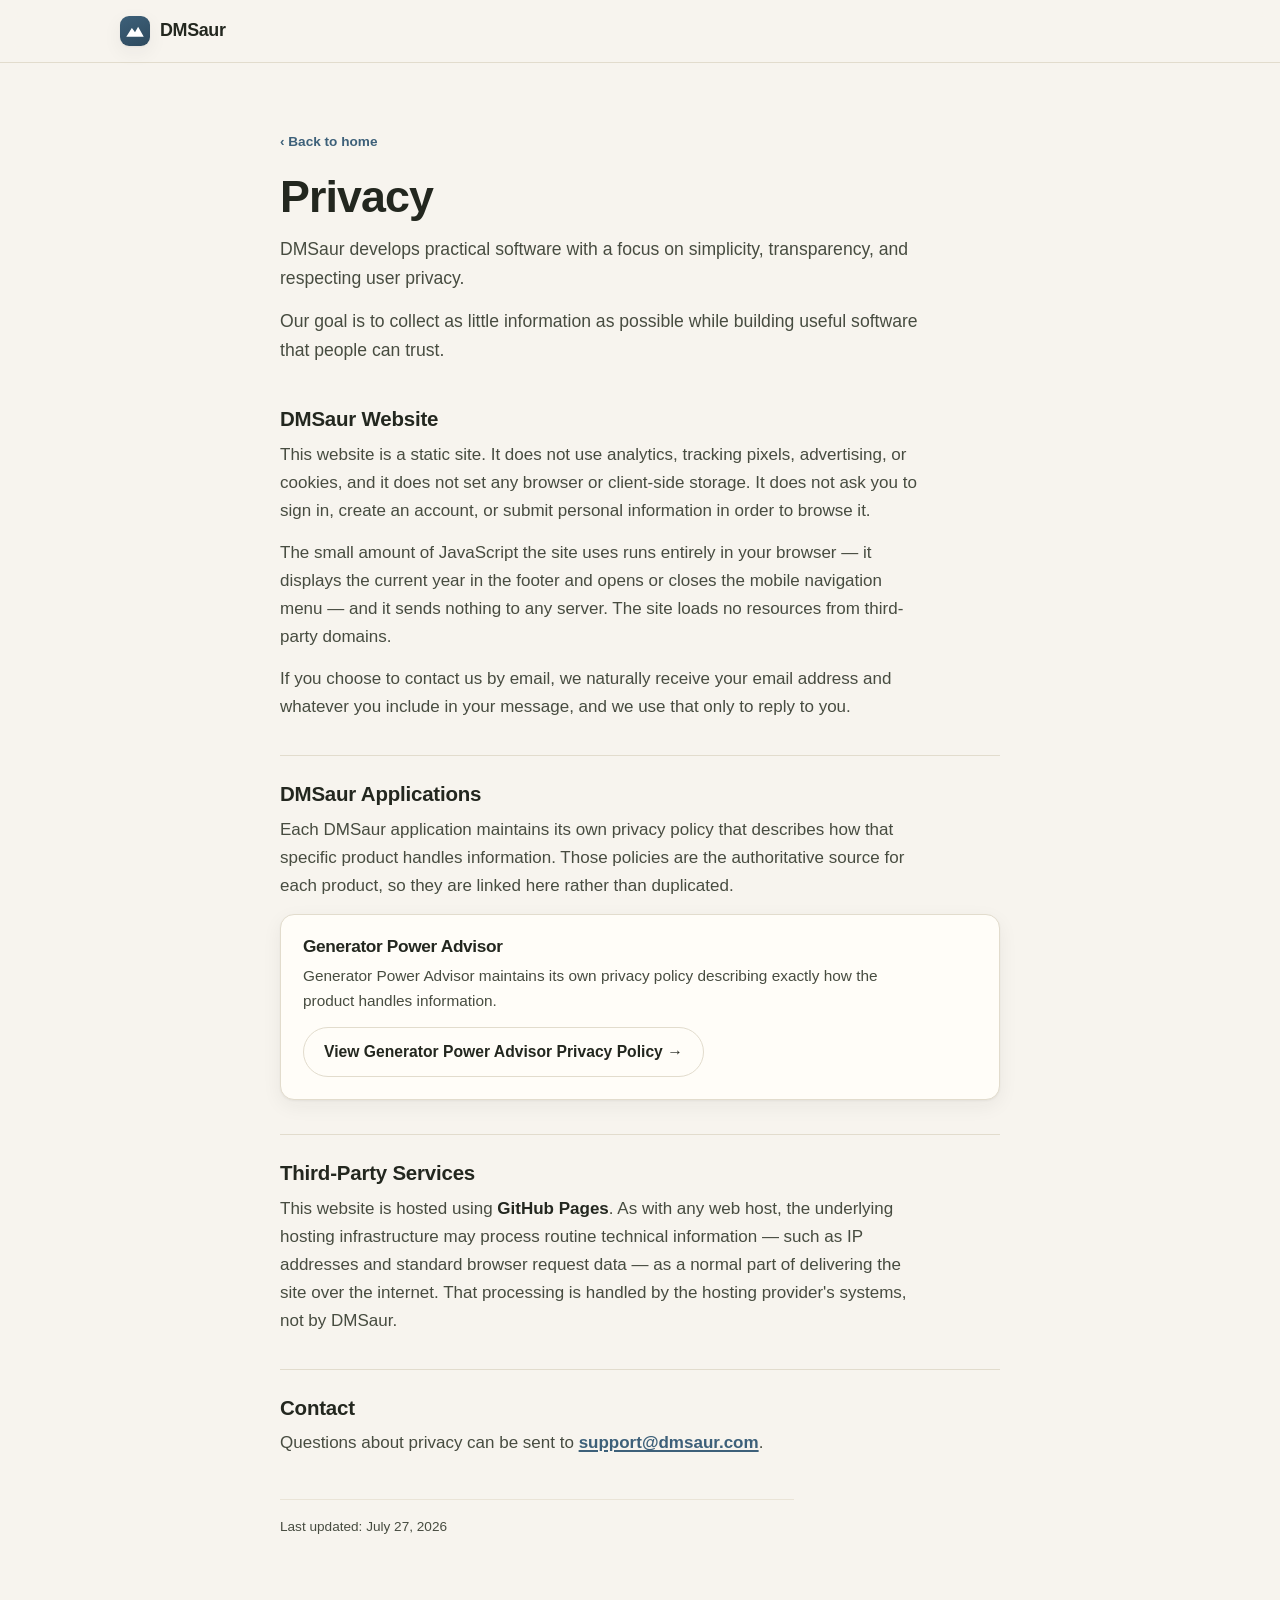
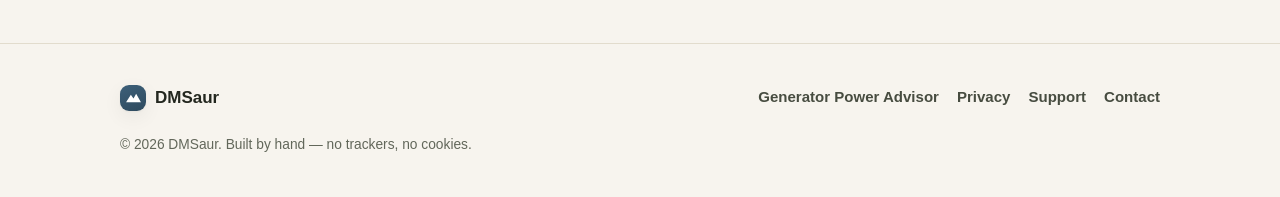
==== privacy/index.html @ ab00ad67 "Add company-level Privacy and Support pages" ====
<!DOCTYPE html>
<html lang="en" class="no-js">
<head>
  <meta charset="UTF-8">
  <meta name="viewport" content="width=device-width, initial-scale=1.0, viewport-fit=cover">

  <title>Privacy | DMSaur</title>
  <meta name="description" content="Learn about DMSaur's privacy-first philosophy and access privacy information for each DMSaur application.">
  <meta name="author" content="DMSaur">
  <meta name="color-scheme" content="light dark">
  <meta name="theme-color" content="#f7f4ee" media="(prefers-color-scheme: light)">
  <meta name="theme-color" content="#15170f" media="(prefers-color-scheme: dark)">

  <link rel="canonical" href="https://dmsaur.com/privacy">

  <!-- Open Graph -->
  <meta property="og:type" content="website">
  <meta property="og:site_name" content="DMSaur">
  <meta property="og:title" content="Privacy | DMSaur">
  <meta property="og:description" content="Learn about DMSaur's privacy-first philosophy and access privacy information for each DMSaur application.">
  <meta property="og:url" content="https://dmsaur.com/privacy">
  <meta property="og:image" content="https://dmsaur.com/assets/social-preview.svg">
  <meta property="og:image:alt" content="DMSaur — Ideas are easy. Learning is the adventure.">

  <!-- Twitter -->
  <meta name="twitter:card" content="summary_large_image">
  <meta name="twitter:title" content="Privacy | DMSaur">
  <meta name="twitter:description" content="Learn about DMSaur's privacy-first philosophy and access privacy information for each DMSaur application.">
  <meta name="twitter:image" content="https://dmsaur.com/assets/social-preview.svg">

  <link rel="icon" href="../favicon.svg" type="image/svg+xml">
  <link rel="stylesheet" href="../styles.css">

  <script>document.documentElement.classList.remove('no-js');document.documentElement.classList.add('js');</script>

  <!-- Page-scoped document layout, built entirely on the site's existing design tokens. -->
  <style>
    .doc { padding: clamp(30px, 6vw, 64px) 0 clamp(48px, 9vw, 90px); }
    .doc .wrap { max-width: 760px; }
    .doc-back { display: inline-flex; align-items: center; gap: 6px; font-size: 0.85rem; font-weight: 650; color: var(--accent); text-decoration: none; margin-bottom: 18px; }
    .doc-back:hover { text-decoration: underline; }
    .doc h1 { font-size: clamp(2rem, 5vw, 2.8rem); letter-spacing: -0.02em; margin-bottom: 12px; }
    .doc-lede { font-size: 1.1rem; color: var(--ink-soft); margin-bottom: 10px; max-width: 62ch; }
    .doc h2 { font-size: 1.28rem; letter-spacing: -0.01em; margin: 34px 0 10px; padding-top: 26px; border-top: 1px solid var(--line); }
    .doc h2:first-of-type { border-top: none; padding-top: 8px; }
    .doc p { color: var(--ink-soft); margin-bottom: 14px; max-width: 68ch; }
    .doc strong { color: var(--ink); font-weight: 650; }
    .doc a:not(.btn) { color: var(--accent); font-weight: 600; text-decoration-thickness: 1.5px; text-underline-offset: 2px; }
    .app-card { margin-top: 12px; }
    .app-card h3 { font-size: 1.08rem; margin-bottom: 6px; }
    .app-card p { font-size: 0.96rem; margin-bottom: 14px; }
    .doc-updated { margin-top: 42px; padding-top: 16px; border-top: 1px solid var(--line-soft); font-size: 0.85rem; color: var(--faint); }
  </style>
</head>
<body>
  <a class="skip-link" href="#main">Skip to content</a>

  <header class="site-header">
    <div class="wrap header-inner">
      <a class="brand" href="/" aria-label="DMSaur — home">
        <span class="brand-mark" aria-hidden="true">
          <svg viewBox="0 0 32 32" role="img" aria-hidden="true">
            <path d="M2 25 L11 11 L16 18 L21 9 L30 25 Z" fill="currentColor"/>
            <path d="M11 11 L14.2 15.9 L12 18.4 L8.6 16 Z" fill="rgba(255,255,255,0.28)"/>
          </svg>
        </span>
        <span class="brand-text">DMSaur</span>
      </a>

      <nav aria-label="Primary">
        <details class="nav" id="nav-disclosure">
          <summary class="nav-toggle" aria-label="Menu">
            <svg viewBox="0 0 24 24" width="22" height="22" aria-hidden="true" focusable="false">
              <path d="M4 7h16M4 12h16M4 17h16" fill="none" stroke="currentColor" stroke-width="2" stroke-linecap="round"/>
            </svg>
            <span class="nav-toggle-label">Menu</span>
          </summary>
          <ul class="nav-list">
            <li><a href="/">Home</a></li>
            <li><a href="/#projects">Projects</a></li>
            <li><a href="/#journey">Journey</a></li>
            <li><a href="/#about">About</a></li>
            <li><a href="/#contact">Contact</a></li>
          </ul>
        </details>
      </nav>
    </div>
  </header>

  <main id="main" class="doc">
    <div class="wrap">
      <a class="doc-back" href="/">‹ Back to home</a>

      <h1>Privacy</h1>
      <p class="doc-lede">
        DMSaur develops practical software with a focus on simplicity, transparency, and respecting
        user privacy.
      </p>
      <p class="doc-lede">
        Our goal is to collect as little information as possible while building useful software that
        people can trust.
      </p>

      <h2>DMSaur Website</h2>
      <p>
        This website is a static site. It does not use analytics, tracking pixels, advertising, or
        cookies, and it does not set any browser or client-side storage. It does not ask you to sign
        in, create an account, or submit personal information in order to browse it.
      </p>
      <p>
        The small amount of JavaScript the site uses runs entirely in your browser — it displays the
        current year in the footer and opens or closes the mobile navigation menu — and it sends
        nothing to any server. The site loads no resources from third-party domains.
      </p>
      <p>
        If you choose to contact us by email, we naturally receive your email address and whatever
        you include in your message, and we use that only to reply to you.
      </p>

      <h2>DMSaur Applications</h2>
      <p>
        Each DMSaur application maintains its own privacy policy that describes how that specific
        product handles information. Those policies are the authoritative source for each product,
        so they are linked here rather than duplicated.
      </p>

      <div class="note-card app-card">
        <h3>Generator Power Advisor</h3>
        <p>
          Generator Power Advisor maintains its own privacy policy describing exactly how the product
          handles information.
        </p>
        <a class="btn btn-ghost" href="https://gpa.dmsaur.com/privacy/" rel="noopener">View Generator Power Advisor Privacy Policy →</a>
      </div>

      <h2>Third-Party Services</h2>
      <p>
        This website is hosted using <strong>GitHub Pages</strong>. As with any web host, the
        underlying hosting infrastructure may process routine technical information — such as IP
        addresses and standard browser request data — as a normal part of delivering the site over
        the internet. That processing is handled by the hosting provider's systems, not by DMSaur.
      </p>

      <h2>Contact</h2>
      <p>
        Questions about privacy can be sent to
        <a href="mailto:support@dmsaur.com">support@dmsaur.com</a>.
      </p>

      <p class="doc-updated">Last updated: July 27, 2026</p>
    </div>
  </main>

  <footer class="site-footer">
    <div class="wrap footer-inner">
      <div class="footer-brand">
        <span class="brand-mark small" aria-hidden="true">
          <svg viewBox="0 0 32 32" role="img" aria-hidden="true"><path d="M2 25 L11 11 L16 18 L21 9 L30 25 Z" fill="currentColor"/></svg>
        </span>
        <span>DMSaur</span>
      </div>

      <nav class="footer-nav" aria-label="Footer">
        <a href="https://gpa.dmsaur.com" rel="noopener">Generator Power Advisor</a>
        <a href="/privacy">Privacy</a>
        <a href="/support">Support</a>
        <a href="mailto:support@dmsaur.com">Contact</a>
      </nav>

      <p class="footer-note">
        &copy; <span id="year">2026</span> DMSaur. Built by hand — no trackers, no cookies.
      </p>
    </div>
  </footer>

  <script src="../script.js"></script>
</body>
</html>
---- styles.css ----
/* ==========================================================================
   DMSaur  ·  styles.css
   Static, framework-free. Outdoor-inspired, restrained, trustworthy.
   Design tokens live in :root; dark mode adapts them. WCAG 2.1 AA targeted.
   ========================================================================== */

/* --- Reset-ish -------------------------------------------------------------*/
*, *::before, *::after { box-sizing: border-box; }
html { -webkit-text-size-adjust: 100%; }
body, h1, h2, h3, p, ul, ol, figure { margin: 0; }
ul, ol { padding: 0; list-style: none; }
img, svg { display: block; max-width: 100%; }
a { color: inherit; }

/* --- Design tokens (light) -------------------------------------------------*/
:root {
  --bg:        #f7f4ee;   /* warm paper */
  --bg-soft:   #efe9dd;   /* alternating sections */
  --surface:   #fffdf8;   /* cards */
  --ink:       #23271f;   /* headings — deep warm charcoal */
  --ink-soft:  #474c40;   /* body text (AA on --bg) */
  --faint:     #62675a;   /* small meta (AA on --bg) */
  --line:      #e2dccd;   /* borders */
  --line-soft: #eae4d7;

  --accent:      #3d6079; /* primary accent — alpine blue */
  --accent-deep: #2e4a5e;
  --accent-tint: #e6eef3;
  --sky:         #3f5c6e; /* link accent — slate blue (AA on --bg) */
  --clay:        #9a5a34; /* warm secondary, used sparingly */

  --good:      #3d6079;

  --radius:    14px;
  --radius-sm: 10px;
  --shadow-1:  0 1px 2px rgba(35,39,31,.05), 0 6px 20px rgba(35,39,31,.06);
  --shadow-2:  0 2px 6px rgba(35,39,31,.08), 0 18px 40px rgba(35,39,31,.10);
  --maxw:      1080px;
  --ease:      cubic-bezier(.22,.61,.36,1);
}

/* --- Design tokens (dark) --------------------------------------------------*/
@media (prefers-color-scheme: dark) {
  :root {
    --bg:        #15170f;
    --bg-soft:   #1c1e15;
    --surface:   #1e2118;
    --ink:       #eee9dc;
    --ink-soft:  #c3bfae;
    --faint:     #948f7e;
    --line:      #30342551;
    --line:      #313525;
    --line-soft: #282b1e;

    --accent:      #86a9c4;
    --accent-deep: #9dbcd0;
    --accent-tint: #1d2a35;
    --sky:         #93b3c6;
    --clay:        #cd9265;
    --good:        #86a9c4;

    --shadow-1:  0 1px 2px rgba(0,0,0,.35), 0 6px 20px rgba(0,0,0,.30);
    --shadow-2:  0 2px 6px rgba(0,0,0,.4), 0 18px 40px rgba(0,0,0,.45);
  }
}

/* --- Base ------------------------------------------------------------------*/
html { scroll-behavior: smooth; }
body {
  font-family: -apple-system, BlinkMacSystemFont, "Segoe UI", Roboto, Helvetica,
               Arial, "Helvetica Neue", sans-serif;
  color: var(--ink-soft);
  background: var(--bg);
  line-height: 1.65;
  font-size: 17px;
  -webkit-font-smoothing: antialiased;
  text-rendering: optimizeLegibility;
}
h1, h2, h3 { color: var(--ink); line-height: 1.15; letter-spacing: -0.02em; font-weight: 750; }
p { max-width: 68ch; }
em { font-style: italic; }
strong { color: var(--ink); font-weight: 700; }

.wrap { width: 100%; max-width: var(--maxw); margin: 0 auto; padding-inline: max(20px, env(safe-area-inset-left)); }

/* Honor reduced-motion everywhere. */
@media (prefers-reduced-motion: reduce) {
  html { scroll-behavior: auto; }
  *, *::before, *::after { animation-duration: .001ms !important; animation-iteration-count: 1 !important; transition-duration: .001ms !important; }
}

/* --- Skip link -------------------------------------------------------------*/
.skip-link {
  position: absolute; left: 12px; top: -60px; z-index: 100;
  background: var(--accent); color: #fff; padding: 10px 16px; border-radius: 8px;
  font-weight: 650; text-decoration: none; transition: top .16s var(--ease);
}
.skip-link:focus { top: 12px; }

/* --- Focus visibility (keyboard) ------------------------------------------*/
:focus-visible { outline: 3px solid var(--sky); outline-offset: 2px; border-radius: 6px; }
a { text-decoration-thickness: 1.5px; text-underline-offset: 2px; }

/* ==========================================================================
   Header + navigation
   ========================================================================== */
.site-header {
  position: sticky; top: 0; z-index: 50;
  background: color-mix(in srgb, var(--bg) 86%, transparent);
  -webkit-backdrop-filter: saturate(1.4) blur(10px);
  backdrop-filter: saturate(1.4) blur(10px);
  border-bottom: 1px solid var(--line);
}
.header-inner { display: flex; align-items: center; justify-content: space-between; height: 62px; }

.brand { display: inline-flex; align-items: center; gap: 10px; text-decoration: none; font-weight: 800; letter-spacing: -0.02em; color: var(--ink); font-size: 1.12rem; }
.brand-mark { width: 30px; height: 30px; border-radius: 9px; display: grid; place-items: center; color: #fff;
  background: linear-gradient(155deg, var(--accent) 0%, var(--accent-deep) 100%); box-shadow: var(--shadow-1); }
.brand-mark svg { width: 20px; height: 20px; }
.brand-mark.small { width: 26px; height: 26px; }
.brand-mark.small svg { width: 17px; height: 17px; }

/* Disclosure-based nav: works with NO JavaScript (native <details>). */
.nav { position: relative; }
.nav-toggle { display: none; }               /* hidden on desktop */
.nav-list { display: flex; align-items: center; gap: 4px; }
.nav-list a {
  display: inline-block; padding: 8px 12px; border-radius: 8px; text-decoration: none;
  color: var(--ink-soft); font-weight: 600; font-size: 0.96rem; transition: background .15s var(--ease), color .15s var(--ease);
}
.nav-list a:hover { background: var(--accent-tint); color: var(--ink); }

/* Mobile: collapse into a tappable disclosure. */
@media (max-width: 720px) {
  .nav-toggle {
    display: inline-flex; align-items: center; gap: 7px; cursor: pointer; list-style: none;
    padding: 8px 12px; border: 1px solid var(--line); border-radius: 9px; background: var(--surface);
    color: var(--ink); font-weight: 650; font-size: 0.92rem; user-select: none;
  }
  .nav-toggle::-webkit-details-marker { display: none; }
  .nav-toggle:hover { border-color: var(--accent); }
  .nav[open] .nav-toggle { border-color: var(--accent); }

  .nav-list {
    position: absolute; right: 0; top: calc(100% + 10px);
    flex-direction: column; align-items: stretch; gap: 2px; min-width: 200px;
    background: var(--surface); border: 1px solid var(--line); border-radius: 12px;
    box-shadow: var(--shadow-2); padding: 8px;
  }
  .nav-list a { padding: 11px 12px; font-size: 1rem; }
}

/* No-JS safeguard: if scripts are off we can't rely on toggling, but <details>
   is native so it still works. This just guarantees the toggle is visible. */
.no-js .nav-toggle { }

/* ==========================================================================
   Buttons
   ========================================================================== */
.btn {
  display: inline-flex; align-items: center; justify-content: center; gap: 8px;
  padding: 11px 20px; border-radius: 999px; font-weight: 650; font-size: 0.98rem;
  text-decoration: none; cursor: pointer; border: 1.5px solid transparent;
  transition: transform .14s var(--ease), background .15s var(--ease), border-color .15s var(--ease), box-shadow .15s var(--ease);
}
.btn:active { transform: translateY(1px); }
.btn-primary { background: var(--accent); color: #fff; box-shadow: var(--shadow-1); }
.btn-primary:hover { background: var(--accent-deep); box-shadow: var(--shadow-2); }
.btn-ghost { background: transparent; color: var(--ink); border-color: var(--line); }
.btn-ghost:hover { border-color: var(--accent); background: var(--accent-tint); }
.btn-lg { padding: 14px 26px; font-size: 1.05rem; }
@media (prefers-color-scheme: dark) {
  .btn-primary { color: #12140d; }
}

/* ==========================================================================
   Hero
   ========================================================================== */
.hero { position: relative; overflow: hidden; display: flex; align-items: center;
  min-height: clamp(480px, 76vh, 760px); padding: clamp(84px, 14vw, 150px) 0 clamp(64px, 10vw, 110px); }
.hero-photo { position: absolute; inset: 0; width: 100%; height: 100%; object-fit: cover; object-position: 50% 42%; z-index: 0; }
.hero-scrim { position: absolute; inset: 0; z-index: 1; pointer-events: none;
  background:
    linear-gradient(102deg, rgba(14,22,29,0.74) 0%, rgba(14,22,29,0.44) 44%, rgba(14,22,29,0.18) 78%, rgba(14,22,29,0.06) 100%),
    linear-gradient(to top, rgba(14,22,29,0.52) 0%, rgba(14,22,29,0) 48%),
    linear-gradient(rgba(14,22,29,0.26), rgba(14,22,29,0.26)); }
.hero-inner { position: relative; z-index: 2; }
.eyebrow { color: rgba(255,255,255,0.82); font-weight: 700; font-size: 0.82rem; letter-spacing: 0.12em; text-transform: uppercase; margin-bottom: 16px; text-shadow: 0 1px 14px rgba(8,13,18,0.5); }
.hero h1 { font-size: clamp(2.3rem, 6vw, 4rem); font-weight: 800; color: #fff; margin-bottom: 22px; text-shadow: 0 2px 22px rgba(8,13,18,0.45); }
.hero h1 .accent { color: #a8cadd; }
.hero-lede { font-size: clamp(1.05rem, 2.2vw, 1.28rem); color: rgba(255,255,255,0.94); max-width: 60ch; margin-bottom: 30px; text-shadow: 0 1px 18px rgba(8,13,18,0.5); }
.hero-actions { display: flex; flex-wrap: wrap; gap: 12px; }
.hero .btn-ghost { color: #fff; border-color: rgba(255,255,255,0.55); background: rgba(255,255,255,0.08); }
.hero .btn-ghost:hover { color: #fff; border-color: #fff; background: rgba(255,255,255,0.18); }
.hero-credit { max-width: 760px; margin: 0 auto; display: flex; align-items: center; justify-content: center; gap: 9px;
  padding: 14px max(20px, env(safe-area-inset-left)); font-size: 0.84rem; line-height: 1.5; color: var(--faint); text-align: center; }
.hero-credit .cam-ic { flex: 0 0 auto; color: var(--accent); }
.hero-credit-lead { display: block; color: var(--ink-soft); font-weight: 650; }
.hero-credit-loc { display: block; color: var(--faint); margin-top: 1px; }
@media (max-width: 540px) { .hero-credit { align-items: flex-start; text-align: left; font-size: 0.8rem; } }

/* ==========================================================================
   Sections
   ========================================================================== */
.section { padding: clamp(56px, 9vw, 96px) 0; }
.section-soft { background: var(--bg-soft); border-top: 1px solid var(--line-soft); border-bottom: 1px solid var(--line-soft); }
.section-eyebrow { color: var(--accent); font-weight: 750; font-size: 0.8rem; letter-spacing: 0.12em; text-transform: uppercase; margin-bottom: 10px; }
.section-title { font-size: clamp(1.7rem, 3.6vw, 2.5rem); margin-bottom: 14px; }
.section-intro { font-size: 1.08rem; color: var(--ink-soft); max-width: 62ch; margin-bottom: 34px; }

/* ==========================================================================
   Featured project card
   ========================================================================== */
.feature-card {
  display: grid; grid-template-columns: 1.5fr 1fr; gap: clamp(20px, 4vw, 46px);
  background: var(--surface); border: 1px solid var(--line); border-radius: 20px;
  box-shadow: var(--shadow-1); padding: clamp(24px, 4vw, 42px); margin-top: 8px;
}
.feature-tag { display: inline-block; color: var(--faint); font-weight: 700; font-size: 0.76rem; letter-spacing: 0.08em; text-transform: uppercase; margin-bottom: 10px; }
.feature-name { font-size: clamp(1.35rem, 2.6vw, 1.8rem); margin-bottom: 14px; }
.feature-body p { margin-bottom: 14px; }
.status-line { display: flex; align-items: center; gap: 10px; margin: 18px 0 22px; padding: 12px 16px; background: var(--accent-tint); border: 1px solid color-mix(in srgb, var(--accent) 30%, transparent); border-radius: var(--radius-sm); color: var(--ink); font-size: 0.98rem; max-width: none; }
.status-dot { width: 10px; height: 10px; border-radius: 50%; background: var(--good); flex: 0 0 auto; box-shadow: 0 0 0 4px color-mix(in srgb, var(--good) 22%, transparent); }
.feature-actions { display: flex; flex-wrap: wrap; gap: 10px; }

.feature-aside { display: flex; flex-direction: column; gap: 16px; align-self: start; }
.verdict-chip { display: flex; align-items: center; gap: 12px; background: linear-gradient(150deg, var(--accent) 0%, var(--accent-deep) 100%); color: #fff; padding: 16px 18px; border-radius: var(--radius); box-shadow: var(--shadow-1); }
.verdict-icon { flex: 0 0 auto; display: grid; place-items: center; width: 40px; height: 40px; border-radius: 50%; background: rgba(255,255,255,.16); color: #fff; }
.verdict-text { font-weight: 750; font-size: 1.02rem; letter-spacing: -0.01em; }
.mini-specs { display: flex; flex-direction: column; gap: 9px; }
.mini-specs li { position: relative; padding-left: 22px; font-size: 0.92rem; color: var(--ink-soft); }
.mini-specs li::before { content: ""; position: absolute; left: 4px; top: 0.62em; width: 7px; height: 7px; border-radius: 50%; background: var(--accent); }

/* ==========================================================================
   Timeline
   ========================================================================== */
.timeline { position: relative; display: grid; gap: 26px; padding-left: 30px; margin-top: 8px; }
.timeline::before { content: ""; position: absolute; left: 7px; top: 6px; bottom: 6px; width: 2px; background: linear-gradient(var(--accent), color-mix(in srgb, var(--accent) 25%, transparent)); border-radius: 2px; }
.timeline-item { position: relative; }
.timeline-node { position: absolute; left: -30px; top: 4px; width: 16px; height: 16px; border-radius: 50%; background: var(--surface); border: 3px solid var(--accent); box-shadow: 0 0 0 4px var(--bg-soft); }
.timeline-item h3 { font-size: 1.12rem; margin-bottom: 4px; }
.timeline-item p { color: var(--ink-soft); }
.section:not(.section-soft) .timeline-node { box-shadow: 0 0 0 4px var(--bg); }

/* ==========================================================================
   Card grids (learning / exploring)
   ========================================================================== */
.card-grid { display: grid; grid-template-columns: repeat(auto-fit, minmax(248px, 1fr)); gap: 18px; margin-top: 8px; }
.note-card, .explore-card {
  background: var(--surface); border: 1px solid var(--line); border-radius: var(--radius);
  padding: 22px 22px; box-shadow: var(--shadow-1);
  transition: transform .16s var(--ease), box-shadow .16s var(--ease), border-color .16s var(--ease);
}
.note-card:hover, .explore-card:hover { transform: translateY(-3px); box-shadow: var(--shadow-2); border-color: color-mix(in srgb, var(--accent) 35%, var(--line)); }
.note-card h3, .explore-card h3 { font-size: 1.1rem; margin-bottom: 7px; }
.note-card p, .explore-card p { font-size: 0.96rem; color: var(--ink-soft); }
.explore-icon { display: inline-grid; place-items: center; width: 44px; height: 44px; border-radius: 11px; background: var(--accent-tint); color: var(--accent); margin-bottom: 14px; }

/* ==========================================================================
   About + values
   ========================================================================== */
.about-wrap { display: grid; grid-template-columns: 1.4fr 1fr; gap: clamp(28px, 5vw, 60px); align-items: start; }
.about-text p { margin-bottom: 16px; }
.about-signature { font-style: italic; color: var(--accent); font-size: 1.14rem; border-left: 3px solid var(--accent); padding-left: 16px; margin-top: 6px; }
.values { background: var(--surface); border: 1px solid var(--line); border-radius: var(--radius); box-shadow: var(--shadow-1); padding: 26px 26px; position: sticky; top: 84px; }
.values-title { font-size: 1.15rem; margin-bottom: 16px; }
.values-list { display: grid; gap: 16px; }
.values-list li { display: grid; gap: 2px; padding-left: 18px; position: relative; }
.values-list li::before { content: ""; position: absolute; left: 0; top: 0.55em; width: 8px; height: 8px; border-radius: 2px; background: var(--accent); transform: rotate(45deg); }
.value-key { font-weight: 700; color: var(--ink); }
.value-desc { font-size: 0.94rem; color: var(--ink-soft); }

/* ==========================================================================
   Contact
   ========================================================================== */
.contact-wrap { text-align: center; }
.contact-wrap .section-eyebrow { }
.contact-lede { font-size: 1.1rem; color: var(--ink-soft); max-width: 54ch; margin: 0 auto 26px; }

/* ==========================================================================
   Footer
   ========================================================================== */
.site-footer { background: var(--bg); border-top: 1px solid var(--line); padding: 40px 0; }
.footer-inner { display: flex; flex-wrap: wrap; align-items: center; justify-content: space-between; gap: 18px; }
.footer-brand { display: inline-flex; align-items: center; gap: 9px; font-weight: 750; color: var(--ink); }
.footer-brand .brand-mark { background: linear-gradient(155deg, var(--accent), var(--accent-deep)); }
.footer-nav { display: flex; flex-wrap: wrap; gap: 6px 18px; }
.footer-nav a { color: var(--ink-soft); text-decoration: none; font-size: 0.94rem; font-weight: 600; }
.footer-nav a:hover { color: var(--accent); text-decoration: underline; }
.footer-note { width: 100%; color: var(--faint); font-size: 0.86rem; margin-top: 4px; }

/* ==========================================================================
   Responsive
   ========================================================================== */
@media (max-width: 860px) {
  .feature-card { grid-template-columns: 1fr; }
  .feature-aside { order: -1; }
  .about-wrap { grid-template-columns: 1fr; }
  .values { position: static; }
}
@media (max-width: 520px) {
  body { font-size: 16px; }
  .hero { padding-top: 52px; }
  .footer-inner { flex-direction: column; align-items: flex-start; }
}

/* 404 helper (used by 404.html which reuses this stylesheet) */
.center-stage { min-height: 72vh; display: grid; place-items: center; text-align: center; padding: 40px 0; }
.center-stage .code { font-size: clamp(3rem, 12vw, 6rem); font-weight: 800; color: var(--accent); letter-spacing: -0.03em; line-height: 1; }
.center-stage h1 { margin: 10px 0 8px; }
.center-stage p { margin: 0 auto 22px; }
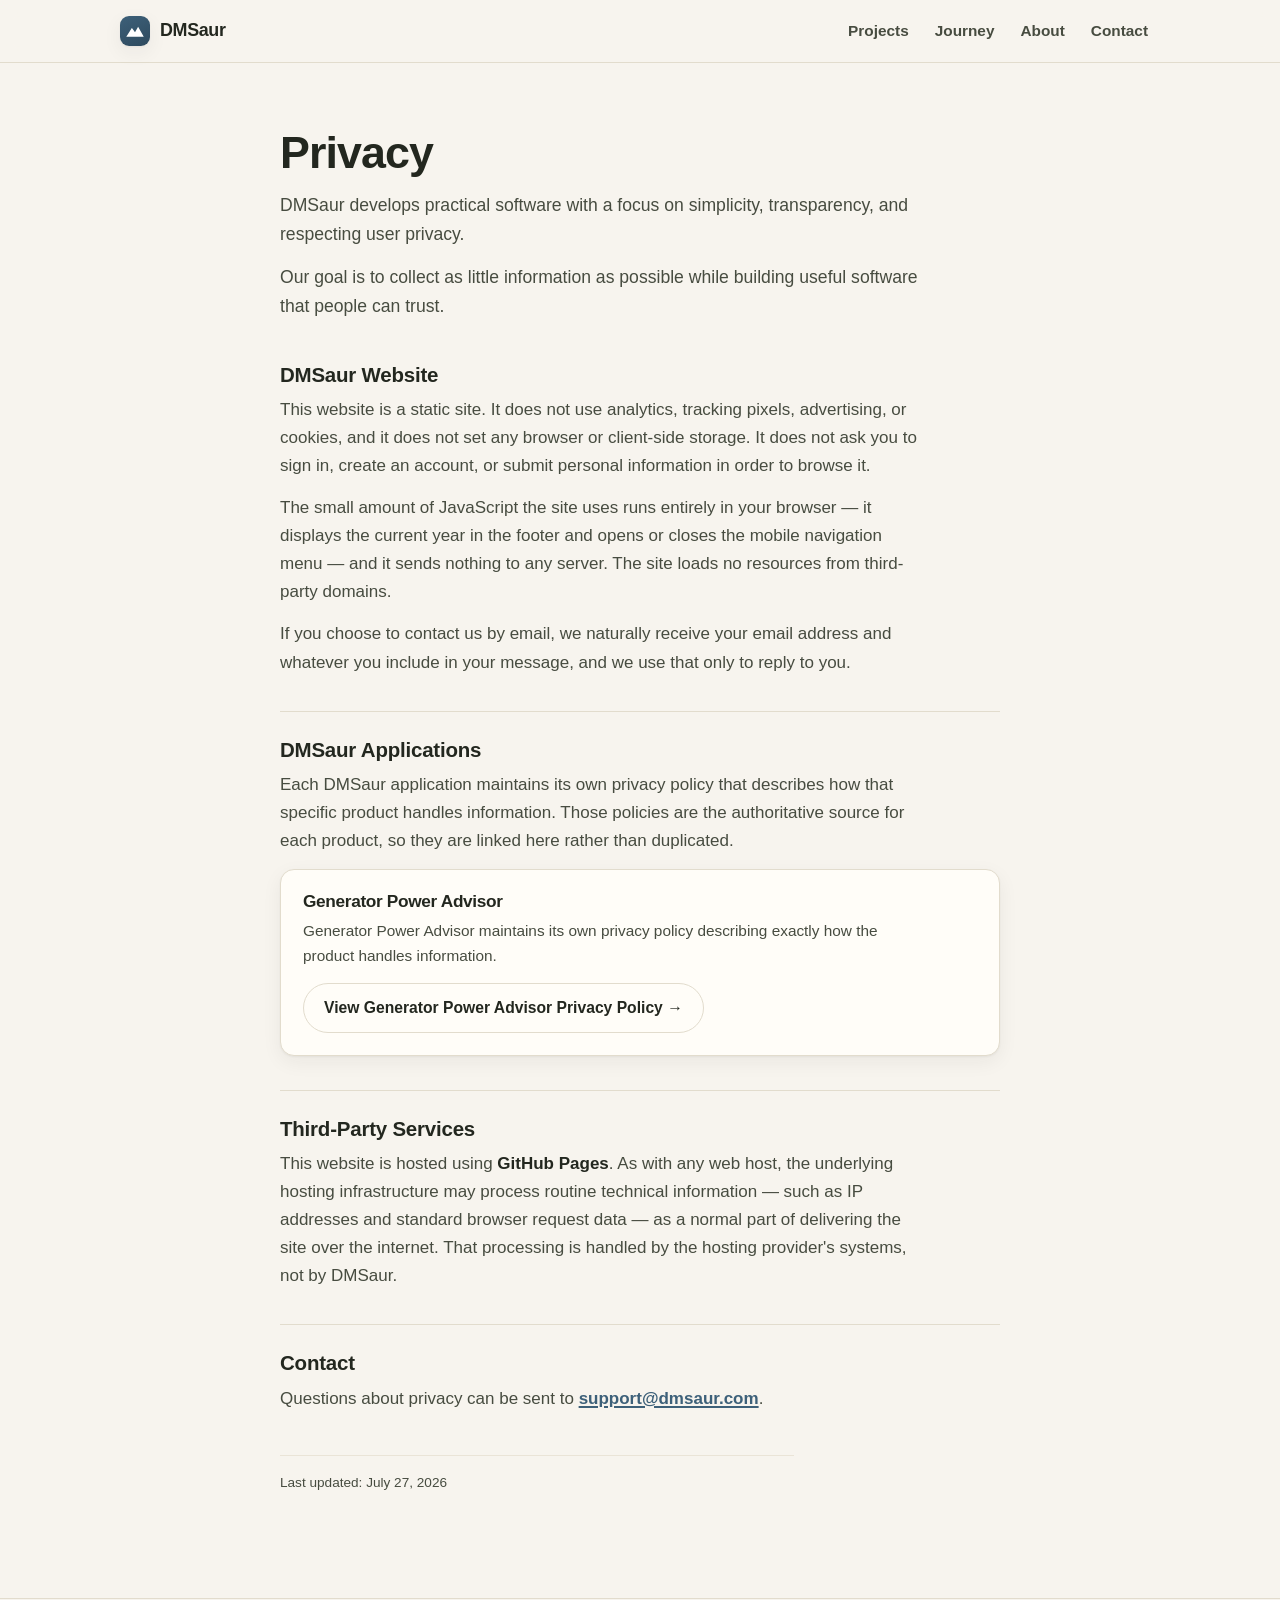
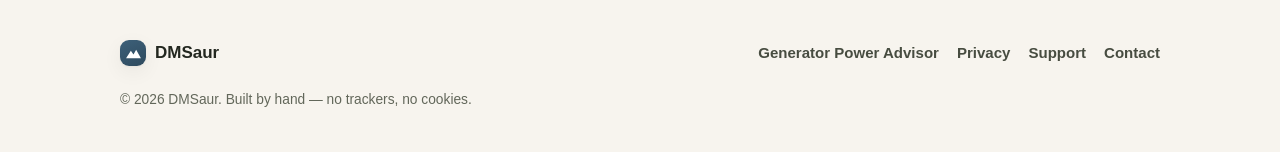
==== commit a57a9e2c: "Use dmsaur.com as authoritative URL; add visible desktop nav and clickable brand" ====
--- a/privacy/index.html
+++ b/privacy/index.html
@@ -11,14 +11,14 @@
   <meta name="theme-color" content="#f7f4ee" media="(prefers-color-scheme: light)">
   <meta name="theme-color" content="#15170f" media="(prefers-color-scheme: dark)">
 
-  <link rel="canonical" href="https://dmsaur.com/privacy">
+  <link rel="canonical" href="https://dmsaur.com/privacy/">
 
   <!-- Open Graph -->
   <meta property="og:type" content="website">
   <meta property="og:site_name" content="DMSaur">
   <meta property="og:title" content="Privacy | DMSaur">
   <meta property="og:description" content="Learn about DMSaur's privacy-first philosophy and access privacy information for each DMSaur application.">
-  <meta property="og:url" content="https://dmsaur.com/privacy">
+  <meta property="og:url" content="https://dmsaur.com/privacy/">
   <meta property="og:image" content="https://dmsaur.com/assets/social-preview.svg">
   <meta property="og:image:alt" content="DMSaur — Ideas are easy. Learning is the adventure.">
 
@@ -37,8 +37,6 @@
   <style>
     .doc { padding: clamp(30px, 6vw, 64px) 0 clamp(48px, 9vw, 90px); }
     .doc .wrap { max-width: 760px; }
-    .doc-back { display: inline-flex; align-items: center; gap: 6px; font-size: 0.85rem; font-weight: 650; color: var(--accent); text-decoration: none; margin-bottom: 18px; }
-    .doc-back:hover { text-decoration: underline; }
     .doc h1 { font-size: clamp(2rem, 5vw, 2.8rem); letter-spacing: -0.02em; margin-bottom: 12px; }
     .doc-lede { font-size: 1.1rem; color: var(--ink-soft); margin-bottom: 10px; max-width: 62ch; }
     .doc h2 { font-size: 1.28rem; letter-spacing: -0.01em; margin: 34px 0 10px; padding-top: 26px; border-top: 1px solid var(--line); }
@@ -57,7 +55,7 @@
 
   <header class="site-header">
     <div class="wrap header-inner">
-      <a class="brand" href="/" aria-label="DMSaur — home">
+      <a class="brand" href="https://dmsaur.com/" aria-label="DMSaur home">
         <span class="brand-mark" aria-hidden="true">
           <svg viewBox="0 0 32 32" role="img" aria-hidden="true">
             <path d="M2 25 L11 11 L16 18 L21 9 L30 25 Z" fill="currentColor"/>
@@ -67,16 +65,22 @@
         <span class="brand-text">DMSaur</span>
       </a>
 
-      <nav aria-label="Primary">
+      <nav class="primary-nav" aria-label="Primary">
+        <ul class="nav-desktop">
+          <li><a href="/#projects">Projects</a></li>
+          <li><a href="/#journey">Journey</a></li>
+          <li><a href="/#about">About</a></li>
+          <li><a href="/#contact">Contact</a></li>
+        </ul>
+
         <details class="nav" id="nav-disclosure">
-          <summary class="nav-toggle" aria-label="Menu">
+          <summary class="nav-toggle" aria-expanded="false">
             <svg viewBox="0 0 24 24" width="22" height="22" aria-hidden="true" focusable="false">
               <path d="M4 7h16M4 12h16M4 17h16" fill="none" stroke="currentColor" stroke-width="2" stroke-linecap="round"/>
             </svg>
             <span class="nav-toggle-label">Menu</span>
           </summary>
           <ul class="nav-list">
-            <li><a href="/">Home</a></li>
             <li><a href="/#projects">Projects</a></li>
             <li><a href="/#journey">Journey</a></li>
             <li><a href="/#about">About</a></li>
@@ -89,8 +93,6 @@
 
   <main id="main" class="doc">
     <div class="wrap">
-      <a class="doc-back" href="/">‹ Back to home</a>
-
       <h1>Privacy</h1>
       <p class="doc-lede">
         DMSaur develops practical software with a focus on simplicity, transparency, and respecting
@@ -162,8 +164,8 @@
 
       <nav class="footer-nav" aria-label="Footer">
         <a href="https://gpa.dmsaur.com" rel="noopener">Generator Power Advisor</a>
-        <a href="/privacy">Privacy</a>
-        <a href="/support">Support</a>
+        <a href="/privacy/">Privacy</a>
+        <a href="/support/">Support</a>
         <a href="mailto:support@dmsaur.com">Contact</a>
       </nav>
 
--- a/styles.css
+++ b/styles.css
@@ -113,46 +113,55 @@
 }
 .header-inner { display: flex; align-items: center; justify-content: space-between; height: 62px; }
 
-.brand { display: inline-flex; align-items: center; gap: 10px; text-decoration: none; font-weight: 800; letter-spacing: -0.02em; color: var(--ink); font-size: 1.12rem; }
+.brand { display: inline-flex; align-items: center; gap: 10px; text-decoration: none; font-weight: 800; letter-spacing: -0.02em; color: var(--ink); font-size: 1.12rem; transition: opacity .15s var(--ease); }
+.brand:hover { opacity: 0.82; }
 .brand-mark { width: 30px; height: 30px; border-radius: 9px; display: grid; place-items: center; color: #fff;
   background: linear-gradient(155deg, var(--accent) 0%, var(--accent-deep) 100%); box-shadow: var(--shadow-1); }
 .brand-mark svg { width: 20px; height: 20px; }
 .brand-mark.small { width: 26px; height: 26px; }
 .brand-mark.small svg { width: 17px; height: 17px; }
 
-/* Disclosure-based nav: works with NO JavaScript (native <details>). */
-.nav { position: relative; }
-.nav-toggle { display: none; }               /* hidden on desktop */
-.nav-list { display: flex; align-items: center; gap: 4px; }
+/* Primary nav — visible inline links on desktop, disclosure menu on mobile. */
+.primary-nav { display: flex; align-items: center; }
+
+/* Desktop: understated inline links (no boxes, no button styling). */
+.nav-desktop { display: flex; align-items: center; gap: 2px; }
+.nav-desktop a {
+  display: inline-block; padding: 8px 12px; border-radius: 8px; text-decoration: none;
+  color: var(--ink-soft); font-weight: 600; font-size: 0.96rem;
+  transition: background .15s var(--ease), color .15s var(--ease);
+}
+.nav-desktop a:hover { background: var(--accent-tint); color: var(--ink); }
+
+/* Mobile disclosure — hidden on desktop; native <details> works with no JS. */
+.nav { position: relative; display: none; }
+.nav-toggle {
+  display: inline-flex; align-items: center; gap: 7px; cursor: pointer; list-style: none;
+  padding: 8px 12px; border: 1px solid var(--line); border-radius: 9px; background: var(--surface);
+  color: var(--ink); font-weight: 650; font-size: 0.92rem; user-select: none;
+}
+.nav-toggle::-webkit-details-marker { display: none; }
+.nav-toggle::marker { content: ""; }
+.nav-toggle:hover { border-color: var(--accent); }
+.nav[open] .nav-toggle { border-color: var(--accent); }
+.nav-list {
+  position: absolute; right: 0; top: calc(100% + 10px);
+  display: flex; flex-direction: column; align-items: stretch; gap: 2px;
+  min-width: 200px; max-width: min(78vw, 280px);
+  background: var(--surface); border: 1px solid var(--line); border-radius: 12px;
+  box-shadow: var(--shadow-2); padding: 8px;
+}
 .nav-list a {
-  display: inline-block; padding: 8px 12px; border-radius: 8px; text-decoration: none;
-  color: var(--ink-soft); font-weight: 600; font-size: 0.96rem; transition: background .15s var(--ease), color .15s var(--ease);
+  display: block; padding: 11px 12px; border-radius: 8px; text-decoration: none;
+  color: var(--ink-soft); font-weight: 600; font-size: 1rem;
+  transition: background .15s var(--ease), color .15s var(--ease);
 }
 .nav-list a:hover { background: var(--accent-tint); color: var(--ink); }
 
-/* Mobile: collapse into a tappable disclosure. */
 @media (max-width: 720px) {
-  .nav-toggle {
-    display: inline-flex; align-items: center; gap: 7px; cursor: pointer; list-style: none;
-    padding: 8px 12px; border: 1px solid var(--line); border-radius: 9px; background: var(--surface);
-    color: var(--ink); font-weight: 650; font-size: 0.92rem; user-select: none;
-  }
-  .nav-toggle::-webkit-details-marker { display: none; }
-  .nav-toggle:hover { border-color: var(--accent); }
-  .nav[open] .nav-toggle { border-color: var(--accent); }
-
-  .nav-list {
-    position: absolute; right: 0; top: calc(100% + 10px);
-    flex-direction: column; align-items: stretch; gap: 2px; min-width: 200px;
-    background: var(--surface); border: 1px solid var(--line); border-radius: 12px;
-    box-shadow: var(--shadow-2); padding: 8px;
-  }
-  .nav-list a { padding: 11px 12px; font-size: 1rem; }
-}
-
-/* No-JS safeguard: if scripts are off we can't rely on toggling, but <details>
-   is native so it still works. This just guarantees the toggle is visible. */
-.no-js .nav-toggle { }
+  .nav-desktop { display: none; }
+  .nav { display: block; }
+}
 
 /* ==========================================================================
    Buttons
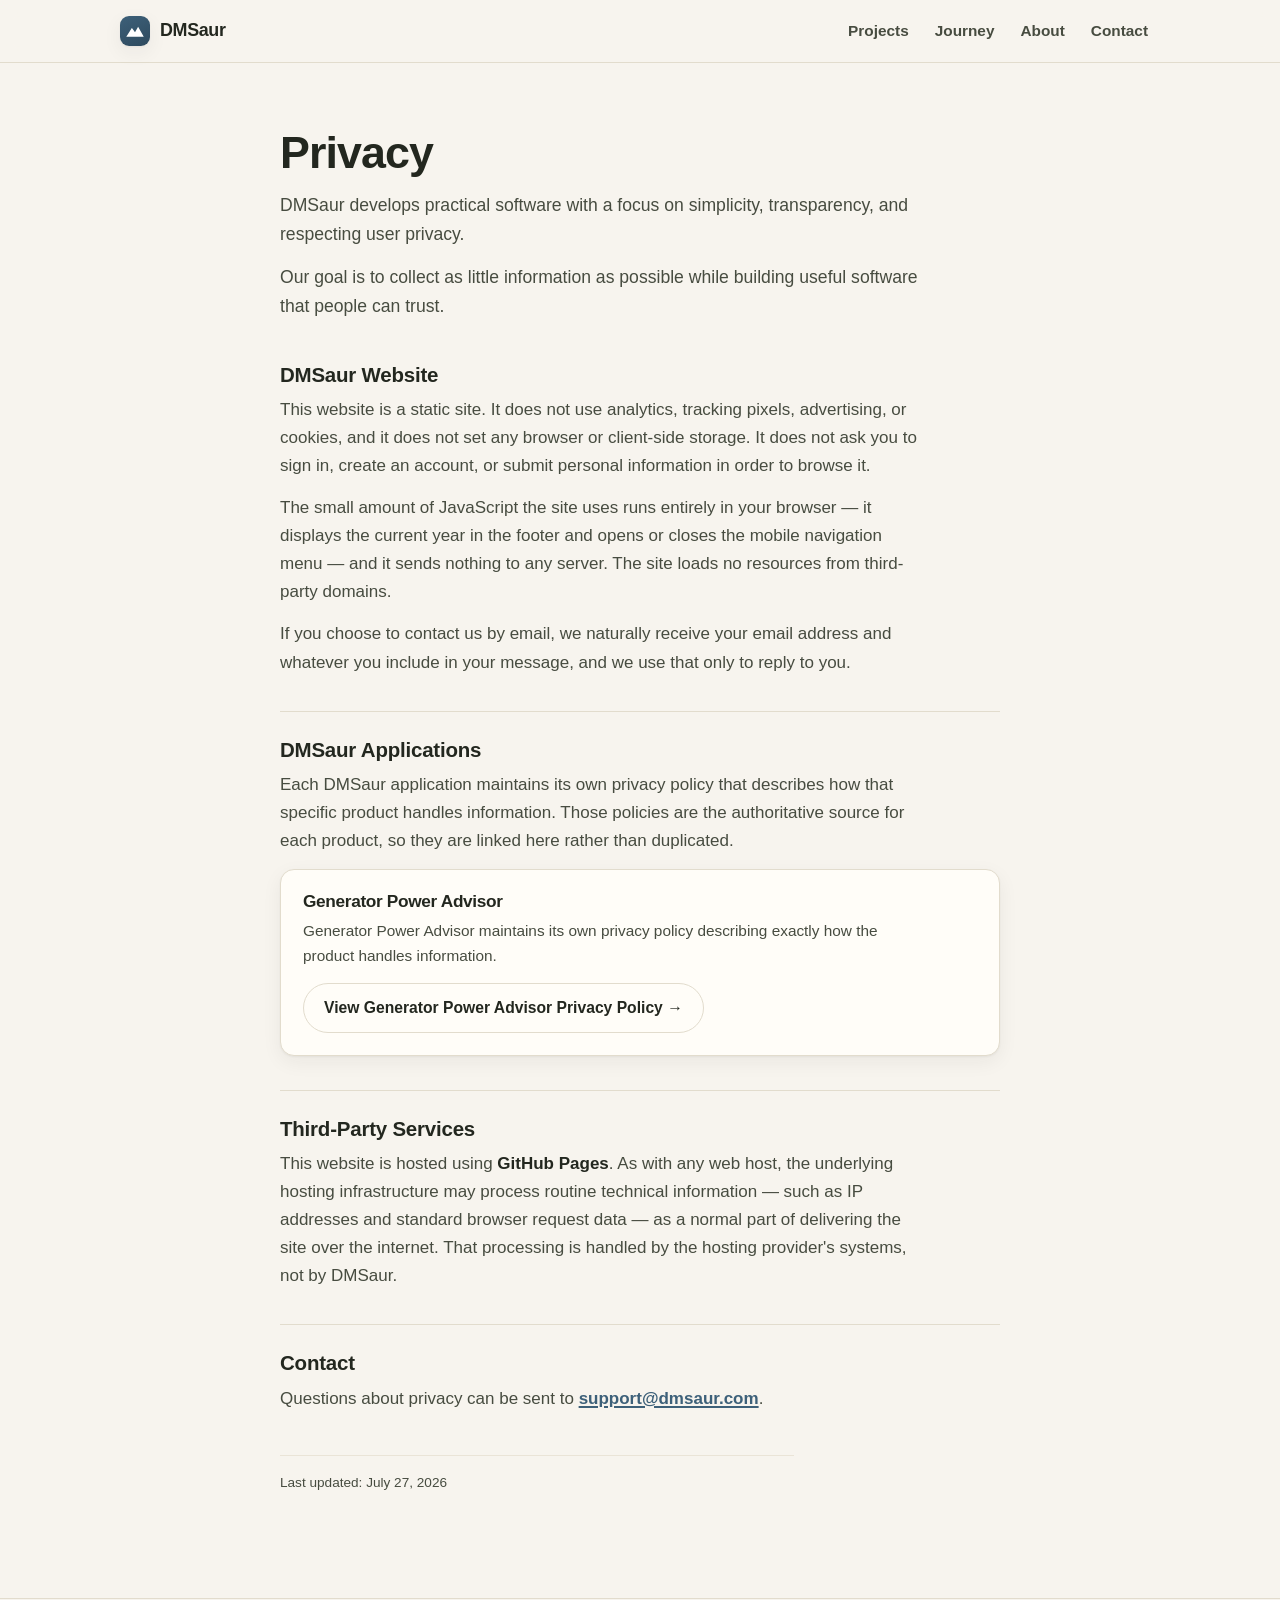
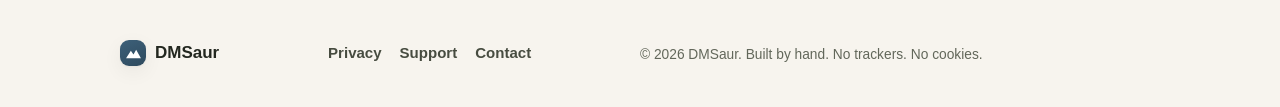
==== commit 05b427c6: "Standardize footer across all pages and add it to 404" ====
--- a/privacy/index.html
+++ b/privacy/index.html
@@ -163,14 +163,13 @@
       </div>
 
       <nav class="footer-nav" aria-label="Footer">
-        <a href="https://gpa.dmsaur.com" rel="noopener">Generator Power Advisor</a>
         <a href="/privacy/">Privacy</a>
         <a href="/support/">Support</a>
         <a href="mailto:support@dmsaur.com">Contact</a>
       </nav>
 
       <p class="footer-note">
-        &copy; <span id="year">2026</span> DMSaur. Built by hand — no trackers, no cookies.
+        &copy; <span id="year">2026</span> DMSaur. Built by hand. No trackers. No cookies.
       </p>
     </div>
   </footer>
